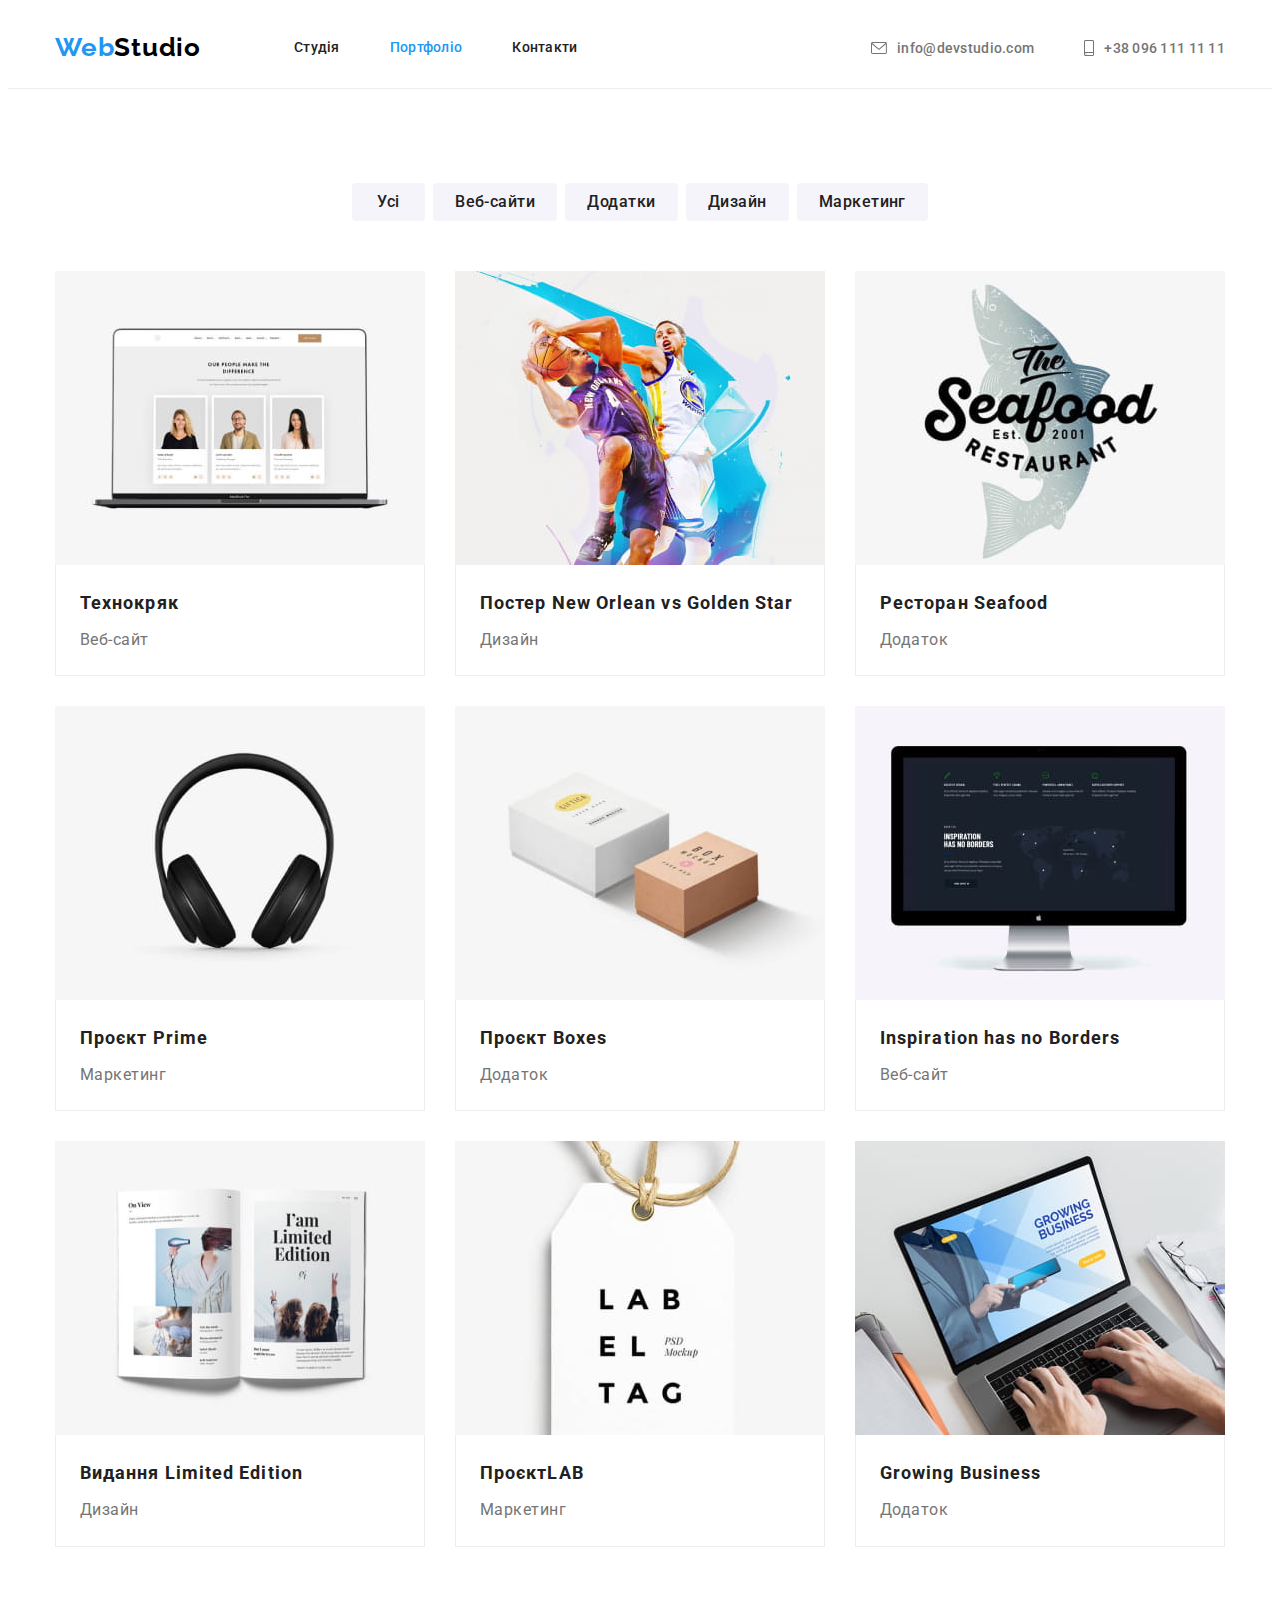
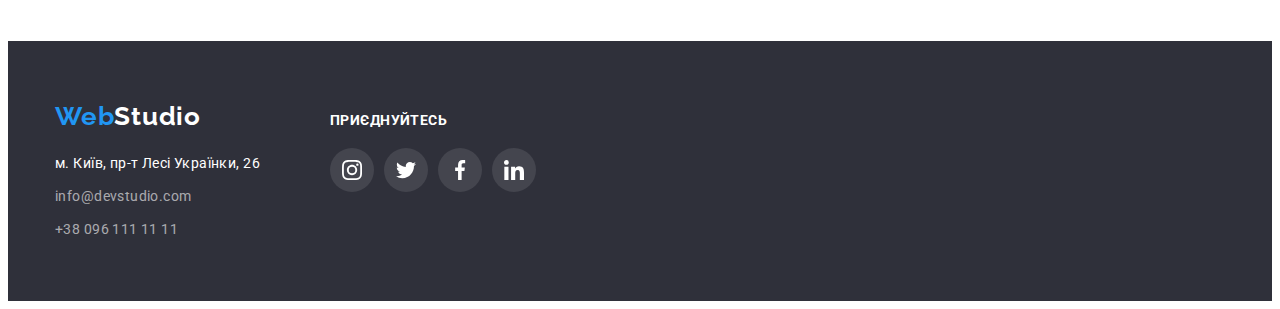
==== portfolio.html @ 9bde250d "hw-5" ====
<!DOCTYPE html>
<html lang="uk">
  <head>
    <meta charset="UTF-8" />
    <meta http-equiv="X-UA-Compatible" content="IE=edge" />
    <meta name="viewport" content="width=device-width, initial-scale=1.0" />
    <title>Document</title>
    <link rel="preconnect" href="https://fonts.googleapis.com" />
    <link rel="preconnect" href="https://fonts.gstatic.com" crossorigin />
    <link
      href="https://fonts.googleapis.com/css2?family=Raleway:wght@700&family=Roboto:wght@400;500;700;900&display=swap"
      rel="stylesheet"
    />
    <link
      rel="stylesheet"
      href="https://cdnjs.cloudflare.com/ajax/libs/modern-normalize/1.1.0/modern-normalize.min.css"
      integrity="sha512-wpPYUAdjBVSE4KJnH1VR1HeZfpl1ub8YT/NKx4PuQ5NmX2tKuGu6U/JRp5y+Y8XG2tV+wKQpNHVUX03MfMFn9Q=="
      crossorigin="anonymous"
      referrerpolicy="no-referrer"
    />
    <link rel="stylesheet" href="./css/styles.css" />
  </head>
  <body>
    <header class="page-header">
      <div class="container">
        <nav class="main-nav">
          <a href="./index.html" class="logo"><span class="accent">Web</span>Studio</a>
          <ul class="site-nav">
            <li><a href="./index.html" class="link">Студія</a></li>
            <li><a href="./portfolio.html" class="link current">Портфоліо</a></li>
            <li><a href="" class="link">Контакти</a></li>
          </ul>
          <ul class="auth-nav">
            <li class="auth-item">
              <a href="mailto:info@devstudio.com" class="auth">
                <svg class="icon-svg" width="16px" height="12px">
                <use href="./images/icons.svg#envelope"></use>
              </svg>info@devstudio.com</a></li> 
            <li class="auth-item">
              <a href="tel:+380961111111" class="auth">
              <svg class="icon-svg" width="10px" height="16px">
                <use href="./images/icons.svg#smartphone"></use>
              </svg>+38 096 111 11 11</a></li>
          </ul>
        </nav>
      </div>
    </header>
    <main>
        <section class="section-portfolio">
          <div class="container">
            <h1 hidden>Портфоліо</h1>
            <ul class="button-portfolio">
              <li><button type="button" class="buttons">Усі</button></li>
              <li><button type="button" class="buttons">Веб-сайти</button></li>
              <li><button type="button" class="buttons">Додатки</button></li>
              <li><button type="button" class="buttons">Дизайн</button></li>
              <li><button type="button" class="buttons">Маркетинг</button></li>
            </ul>
          </div>
          <div class="container">
            <ul class="project-galery">
              <li class="project-list">
                <a href="" class="project-link">
                <img src="./images/img8.jpg" alt="" width="370" height="294" />
                <div class="project-border">
                <h2 class="projects">Технокряк</h2>
                <p class="project-type">Веб-сайт</p>
                </div>
                </a>
              </li>
              <li class="project-list">
                <a href="" class="project-link">
                <img src="./images/img9.jpg" alt="" width="370" height="294" />
                <div class="project-border">
                <h2 class="projects">Постер <span lang="en">New Orlean vs Golden Star</span></h2>
                <p class="project-type">Дизайн</p>
                </div>
                </a>
              </li>
              <li class="project-list">
                <a href="" class="project-link">
                <img src="./images/img10.jpg" alt="" width="370" height="294" />
                <div class="project-border">
                <h2 class="projects">Ресторан <span lang="en">Seafood</span></h2>
                <p class="project-type">Додаток</p>
                </div>
                </a>
              </li>
              <li class="project-list">
                <a href="" class="project-link">
                <img src="./images/img11.jpg" alt="" width="370" height="294" />
                <div class="project-border">
                <h2 class="projects">Проєкт <span lang="en">Prime</span></h2>
                <p class="project-type">Маркетинг</p>
                </div>
                </a>
              </li>
              <li class="project-list">
                <a href="" class="project-link">
                <img src="./images/img12.jpg" alt="" width="370" height="294" />
                <div class="project-border">
                <h2 class="projects">Проєкт <span lang="en">Boxes</span></h2>
                <p class="project-type">Додаток</p>
                </div>
                </a>
              </li>
              <li class="project-list">
                <a href="" class="project-link">
                <img src="./images/img13.jpg" alt="" width="370" height="294" />
                <div class="project-border">
                <h2 lang="en" class="projects">Inspiration has no Borders</h2>
                <p class="project-type">Веб-сайт</p>
                </div>
                </a>
              </li>
              <li class="project-list">
                <a href="" class="project-link">
                <img src="./images/img14.jpg" alt="" width="370" height="294" />
                <div class="project-border">
                <h2 class="projects">Видання <span lang="en">Limited Edition</span></h2>
                <p class="project-type">Дизайн</p>
                </div>
                </a>
              </li>
              <li class="project-list">
                <a href="" class="project-link">
                <img src="./images/img15.jpg" alt="" width="370" height="294" />
                <div class="project-border">
                <h2 class="projects">Проєкт<span lang="en">LAB</span></h2>
                <p class="project-type">Маркетинг</p>
                </div>
                </a>
              </li>
              <li class="project-list">
                <a href="" class="project-link">
                <img src="./images/img16.jpg" alt="" width="370" height="294" />
                <div class="project-border">
                <h2 lang="en" class="projects">Growing Business</h2>
                <p class="project-type">Додаток</p>
                </div>
                </a>
              </li>
            </ul>
          </div>
        </section>
    </main>
    <footer>
      <div class="container footer-container">
      <div class="last">
        <a href="./index.html" class="logo-footer"><span class="accent">Web</span>Studio</a>
        <address>
          <ul class="address-list">
            <li><a href="">м. Київ, пр-т Лесі Українки, 26</a></li>
            <li><a href="mailto:info@devstudio.com" class="address-link">info@devstudio.com</a></li>
            <li><a href="tel:+380961111111" class="address-link">+38 096 111 11 11</a></li>
          </ul>
        </address>
      </div>
      <div class="link-icon">
        <h2 class="footer-title">приєднуйтесь</h2>
        <ul class="social-list-footer">
          <li class="social-item">
                  <a
                    class="social-link"
                    href="https://instagram.com"
                    target="_blank"
                    rel="noopener noreferrer"
                    aria-label="instagram"
                    ><svg class="social-icon white" width="20px" height="20px">
                      <use href="./images/icons.svg#instagram"></use>
                    </svg>
                  </a>
                </li>
                <li class="social-item">
                  <a
                    class="social-link"
                    href="https://instagram.com"
                    target="_blank"
                    rel="noopener noreferrer"
                    aria-label="twitter"
                    ><svg class="social-icon white" width="20px" height="20px">
                      <use href="./images/icons.svg#twitter"></use>
                    </svg>
                  </a>
                </li>
                <li class="social-item">
                  <a
                    class="social-link"
                    href="https://instagram.com"
                    target="_blank"
                    rel="noopener noreferrer"
                    aria-label="facebook"
                    ><svg class="social-icon white" width="20px" height="20px">
                      <use href="./images/icons.svg#facebook"></use>
                    </svg>
                  </a>
                </li>
                <li class="social-item">
                  <a
                    class="social-link"
                    href="https://instagram.com"
                    target="_blank"
                    rel="noopener noreferrer"
                    aria-label="linkedin"
                    ><svg class="social-icon white" width="20px" height="20px">
                      <use href="./images/icons.svg#linkedin"></use>
                    </svg>
                  </a>
                </li>

        </ul>
      </div>
      </div>
    </footer>
  </body>
</html>
---- css/styles.css ----
body {
  font-family: 'Roboto', sans-serif;
  color: var(--main-text-color);
}
ul {
  list-style: none;
}
:root {
  --accent-color: rgba(33, 150, 243, 1);
  --main-dark-color: rgba(33, 33, 33, 1);
  --main-text-color: rgba(117, 117, 117, 1);
  --title-text-color: rgba(255, 255, 255, 1);
  --bgc-dark: rgba(47, 48, 58, 1);
  --button-color: rgba(33, 150, 243, 1);
  --portfolio-buttons-color: rgba(245, 244, 250, 1);
  --border-color: rgba(238, 238, 238, 1);
  --link-color--: rgba(175, 177, 184, 1);
}

*,
*::before,
*::after {
  box-sizing: border-box;
}

h1,
h2,
h3,
h4,
h5,
h6,
p {
  margin: 0;
}

ul {
  list-style: none;
  padding: 0px;
  margin: 0px;
}

.container {
  width: 1200px;
  padding-left: 15px;
  padding-right: 15px;
  margin: 0 auto;
}

img {
  display: block;
}

.fourth-bgc {
  background-color: var(--portfolio-buttons-color);
  text-align: center;
  max-width: 1600px;
  margin-left: auto;
  margin-right: auto;
}

/* Header */

.page-header {
  border-bottom: 1px solid var(--border-color);
}

.logo {
  text-decoration: none;
  font-family: 'Raleway', sans-serif;
  font-weight: 700;
  font-size: 26px;
  line-height: 1.2;
  letter-spacing: 0.03em;
  color: rgba(0, 0, 0, 1);
}

.logo {
  margin-right: 93px;
}

.accent {
  color: var(--accent-color);
}

.site-nav {
  display: flex;
  gap: 50px;
}

.site-nav .link {
  text-decoration: none;
  font-weight: 500;
  font-size: 14px;
  line-height: 1.1;
  letter-spacing: 0.02em;
  color: var(--main-dark-color);
}

.site-nav .link:hover,
.site-nav .link:focus {
  color: var(--accent-color);
}

.site-nav .link.current {
  color: var(--accent-color);
}

.site-nav a {
  display: block;
  padding-top: 32px;
  padding-bottom: 32px;
}

.auth-nav .auth:hover,
.auth-nav .auth:focus {
  color: var(--accent-color);
}

.auth-nav {
  display: flex;
  gap: 50px;
  margin-left: auto;
}

.auth-nav a {
  padding-top: 32px;
  padding-bottom: 32px;
}

.auth {
  font-family: 'Roboto';
  font-style: normal;
  font-weight: 500;
  font-size: 14px;
  line-height: 16px;
  letter-spacing: 0.02em;
  text-decoration: none;

  display: flex;
  align-items: center;
  color: var(--main-text-color);
  gap: 10px;
}

.icon-svg {
  fill: var(--main-text-color);
  gap: 10px;
}

.auth-item:hover .icon-svg {
  fill: var(--accent-color);
}

.auth:focus .icon-svg {
  fill: var(--accent-color);
}

.auth-item {
  display: inline-block;
}

.main-nav {
  display: flex;
  align-items: center;
}

/* Index main content */

.first-bgc {
  background-color: var(--bgc-dark);
  text-align: center;
  height: 600px;
  max-width: 1600px;
  padding-top: 200px;
  padding-bottom: 200px;
  margin-left: auto;
  margin-right: auto;
  background-image: linear-gradient(to right, rgba(47, 48, 58, 0.4), rgba(47, 48, 58, 0.4)),
    url(../images/header-img.jpg);
  background-repeat: no-repeat;
  background-position: center;
}

.main-text {
  text-align: center;
}

.main-title {
  font-family: inherit;
  font-weight: 900;
  font-size: 44px;
  line-height: 1.4;
  letter-spacing: 0.06em;
  text-transform: uppercase;
  color: var(--title-text-color);
}

.main-title {
  margin-bottom: 30px;
}

.button {
  display: inline-block;
  border-radius: 4px;
  padding: 10px 32px;
  font-family: inherit;
  font-weight: 700;
  letter-spacing: 0.06em;
  font-size: 16px;
  line-height: 1.9;
  color: var(--title-text-color);
  background-color: var(--button-color);
}
.button {
  cursor: pointer;
  border: none;
}

.list-benefits {
  font-weight: 700;
  font-size: 14px;
  line-height: 1.1;
  letter-spacing: 0.03em;
  text-transform: uppercase;
  color: var(--main-dark-color);
}

.benefits-description {
  font-size: 14px;
  line-height: 1.7;
  color: var(--main-text-color);
}

.icon-container {
  display: flex;
  align-items: center;
  justify-content: center;
  height: 120px;
  background-color: var(--portfolio-buttons-color);
  border-radius: 4px;
  margin-bottom: 30px;
  text-align: center;
  gap: 30px;
}

.list h3 {
  margin-bottom: 10px;
}

.list {
  display: flex;
  gap: 30px;
}

.section:not(:first-child) {
  padding-bottom: 94px;
}

.section:nth-child(2) {
  padding-top: 94px;
}

.section:nth-child(4) {
  padding-top: 94px;
}

.work-images {
  display: flex;
  gap: 30px;
}

.title {
  font-weight: 700;
  font-size: 36px;
  line-height: 1.2;
  text-align: center;
  letter-spacing: 0.03em;
  color: var(--main-dark-color);
}

.title {
  margin-bottom: 50px;
}

.name {
  font-weight: 500;
  font-size: 16px;
  line-height: 1.2;
  letter-spacing: 0.03em;
  color: var(--main-dark-color);
}

.name {
  text-align: center;
  margin-top: 30px;
  margin-bottom: 10px;
}

.position {
  font-size: 16px;
  line-height: 1.2;
  letter-spacing: 0.03em;
  color: var(--main-text-color);
  text-align: center;
  margin-bottom: 16px;
}

.cards {
  display: flex;
  gap: 30px;
}

.cards .card-item {
  background-color: var(--title-text-color);
  border-radius: 4px;
  box-shadow: 0px 1px 3px rgba(0, 0, 0, 0.12), 0px 1px 1px rgba(0, 0, 0, 0.14),
    0px 2px 1px rgba(0, 0, 0, 0.2);
  border-radius: 0px 0px 4px 4px;
}

.social-list {
  display: flex;
  gap: 10px;
  justify-content: center;
  margin-bottom: 30px;
}



.social-link {
  display: flex;
  align-items: center;
  justify-content: center;
  width: 44px;
  height: 44px;
  border-radius: 50%;
}

.social-icon {
  fill: var(--link-color--)
}

.social-link:hover,
.social-link:focus {
  background-color: var(--accent-color);
}

.social-link:hover .social-icon,
.social-link:focus .social-icon {
  fill: var(--title-text-color);
}

.client-title {
  display: block;
  text-align: center;
  font-family: 'Roboto';
  font-style: normal;
  font-weight: 700;
  font-size: 36px;
  line-height: 42px;
  text-align: center;
  letter-spacing: 0.03em;
  margin-bottom: 50px;
  color: var(--main-dark-color);
}

.section-client {
  padding-top: 94px;
  padding-bottom: 94px;
}

.link-list {
  display: flex;
  gap: 30px;
}

.client-item {
  display: inline-block;
  
  
  width: 170px;
  height: 92px;
}

.client-link {
  display: flex;
  align-items: center;
  justify-content: center;
  width: 100%;
  height: 100%;
  border: 1px solid var(--link-color--);
  border-radius: 4px;
  
}

.client-link:hover,
.client-link:focus {
  border-color: var(--accent-color);
}

.client-link:hover .social-icon,
.client-link:focus .social-icon {
  fill: var(--accent-color);
  
}

/* Footer */
footer {
  background-color: var(--bgc-dark);


  padding-top: 60px;
  padding-bottom: 60px;
}

.logo-footer {
  text-decoration: none;
  font-family: 'Raleway', sans-serif;
  font-weight: 700;
  font-size: 26px;
  line-height: 1.2;
  letter-spacing: 0.03em;
  color: var(--title-text-color);
}

.logo-footer {
  display: block;
  margin-bottom: 20px;
}

.address-list a {
  text-decoration: none;
  font-family: inherit;
  font-style: normal;
  font-weight: 400;
  font-size: 14px;
  line-height: 1.7;
  letter-spacing: 0.03em;
  color: var(--title-text-color);
}

.address-list :not(:last-child) {
  display: block;
  margin-bottom: 9px;
}

.address-list .address-link {
  text-decoration: none;
  font-family: inherit;
  font-size: 14px;
  line-height: 1.7;
  letter-spacing: 0.03em;
  color: rgba(255, 255, 255, 0.6);
}



.link-icon {
  margin-left: 70px;
}

.footer-container {
  display: flex;
  align-items: baseline;
}

.footer-title {
  font-family: 'Roboto';
  font-style: normal;
  font-weight: 700;
  font-size: 14px;
  line-height: 16px;
  letter-spacing: 0.03em;
  text-transform: uppercase;
  color: var(--title-text-color);
  margin-bottom: 20px;
  text-align: left;
}



.social-item {
  border-radius: 50%;
  background-color: rgba(255, 255, 255, 0.1);
}

.social-icon {
  fill: var(--link-color--)
}

.social-list-footer {
  display: flex;
  gap: 10px;
  justify-content: center;
  
}

.white {
  fill: var(--title-text-color);
}

/* Portfolio */

.bgc-portfolio {
  background-color: var(--title-text-color);
}

.buttons:hover,
.buttons:focus {
  color: var(--title-text-color);
  background-color: var(--accent-color);
  box-shadow: 0px 3px 1px rgba(0, 0, 0, 0.1), 0px 1px 2px rgba(0, 0, 0, 0.08),
    0px 2px 2px rgba(0, 0, 0, 0.12);
}

.buttons {
  font-family: 'Roboto', sans-serif;
  font-style: normal;
  font-weight: 500;
  font-size: 16px;
  line-height: 1.6;
  text-align: center;
  letter-spacing: 0.03em;
  color: var(--main-dark-color);
  background-color: var(--portfolio-buttons-color);
}

.buttons {
  cursor: pointer;
}

.buttons {
  display: inline-block;
  padding: 6px 22px;
  border-radius: 4px;
  min-width: 73px;
  border: none;
}

.button-portfolio {
  display: flex;
  gap: 8px;
  justify-content: center;
  margin-bottom: 50px;
}

.section-portfolio {
  padding-top: 94px;
  padding-bottom: 94px;
}

.projects {
  font-weight: 700;
  font-size: 18px;
  line-height: 2;
  letter-spacing: 0.06em;
  color: var(--main-dark-color);
}

.projects {
  margin-bottom: 4px;
}



.project-type {
  font-weight: 400;
  font-size: 16px;
  line-height: 1.9;
  letter-spacing: 0.03em;
  color: var(--main-text-color);
}

.project-galery {
  display: flex;
  flex-wrap: wrap;
  gap: 30px;
  
}

.project-border {
  padding-top: 20px;
  padding-bottom: 20px;
  padding-left: 24px;
  padding-right: 24px;
  border-bottom: 1px solid var(--border-color);
  border-left: 1px solid var(--border-color);
  border-right: 1px solid var(--border-color);
}

.project-link {
  display: block;
  text-decoration: none;
}

.project-link:hover {
  box-shadow: 0px 1px 1px rgba(0, 0, 0, 0.12), 0px 4px 4px rgba(0, 0, 0, 0.06),
    1px 4px 6px rgba(0, 0, 0, 0.16);
    
}
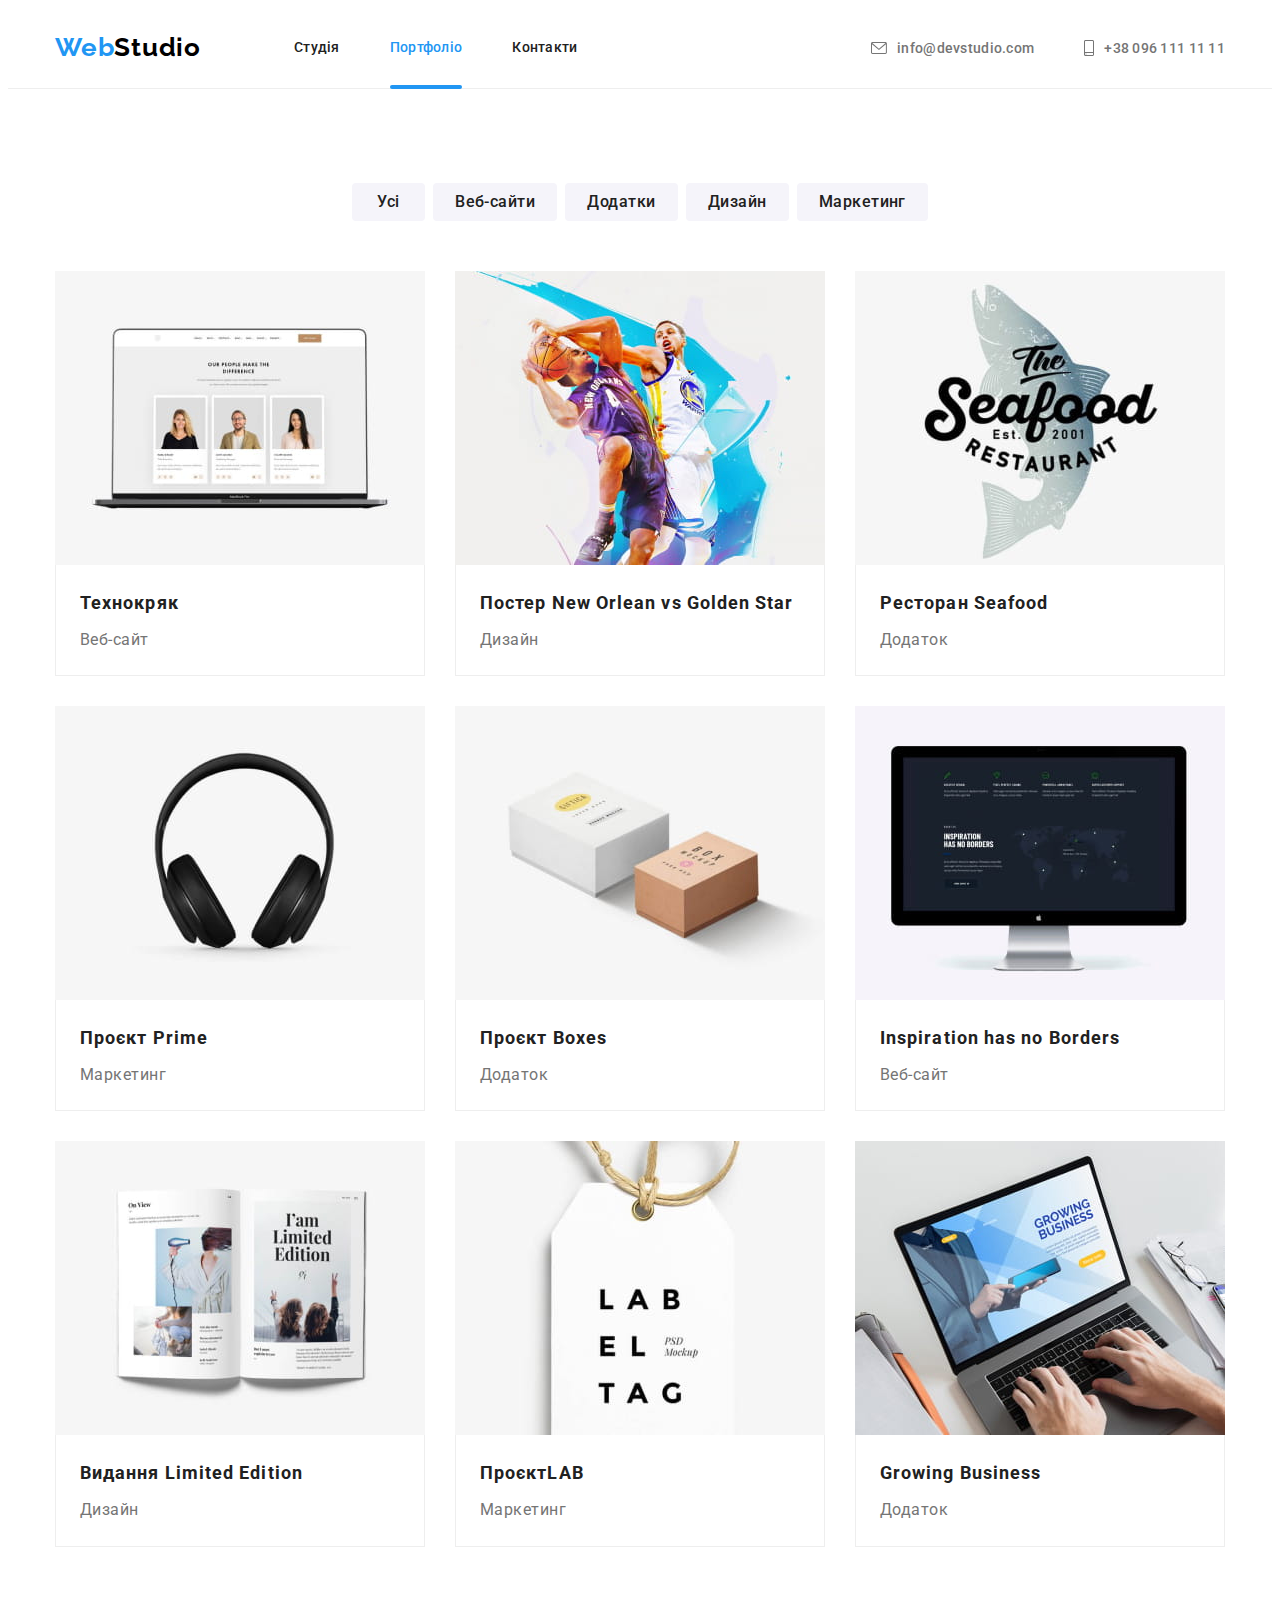
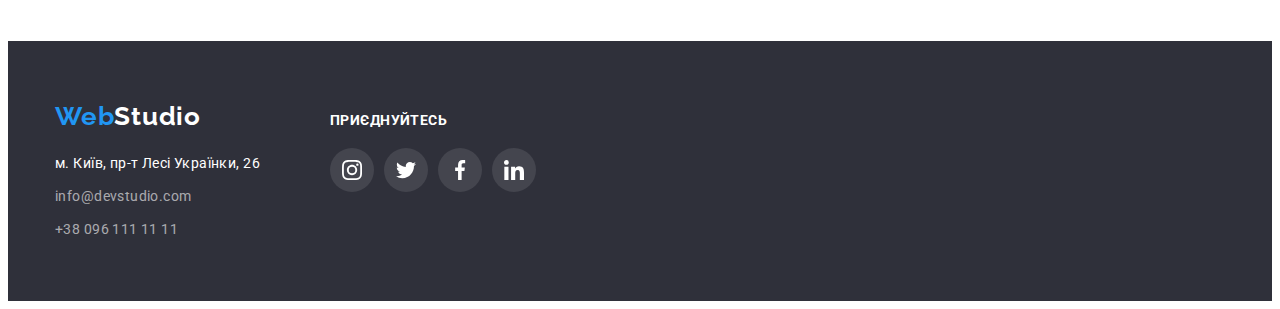
==== commit e57fb806: "hw-5" ====
--- a/portfolio.html
+++ b/portfolio.html
@@ -34,182 +34,268 @@
             <li class="auth-item">
               <a href="mailto:info@devstudio.com" class="auth">
                 <svg class="icon-svg" width="16px" height="12px">
-                <use href="./images/icons.svg#envelope"></use>
-              </svg>info@devstudio.com</a></li> 
+                  <use href="./images/icons.svg#envelope"></use></svg
+                >info@devstudio.com</a
+              >
+            </li>
             <li class="auth-item">
               <a href="tel:+380961111111" class="auth">
-              <svg class="icon-svg" width="10px" height="16px">
-                <use href="./images/icons.svg#smartphone"></use>
-              </svg>+38 096 111 11 11</a></li>
+                <svg class="icon-svg" width="10px" height="16px">
+                  <use href="./images/icons.svg#smartphone"></use></svg
+                >+38 096 111 11 11</a
+              >
+            </li>
           </ul>
         </nav>
       </div>
     </header>
     <main>
-        <section class="section-portfolio">
-          <div class="container">
-            <h1 hidden>Портфоліо</h1>
-            <ul class="button-portfolio">
-              <li><button type="button" class="buttons">Усі</button></li>
-              <li><button type="button" class="buttons">Веб-сайти</button></li>
-              <li><button type="button" class="buttons">Додатки</button></li>
-              <li><button type="button" class="buttons">Дизайн</button></li>
-              <li><button type="button" class="buttons">Маркетинг</button></li>
-            </ul>
-          </div>
-          <div class="container">
-            <ul class="project-galery">
-              <li class="project-list">
-                <a href="" class="project-link">
-                <img src="./images/img8.jpg" alt="" width="370" height="294" />
-                <div class="project-border">
-                <h2 class="projects">Технокряк</h2>
-                <p class="project-type">Веб-сайт</p>
-                </div>
-                </a>
-              </li>
-              <li class="project-list">
-                <a href="" class="project-link">
-                <img src="./images/img9.jpg" alt="" width="370" height="294" />
-                <div class="project-border">
-                <h2 class="projects">Постер <span lang="en">New Orlean vs Golden Star</span></h2>
-                <p class="project-type">Дизайн</p>
-                </div>
-                </a>
-              </li>
-              <li class="project-list">
-                <a href="" class="project-link">
-                <img src="./images/img10.jpg" alt="" width="370" height="294" />
-                <div class="project-border">
-                <h2 class="projects">Ресторан <span lang="en">Seafood</span></h2>
-                <p class="project-type">Додаток</p>
-                </div>
-                </a>
-              </li>
-              <li class="project-list">
-                <a href="" class="project-link">
-                <img src="./images/img11.jpg" alt="" width="370" height="294" />
-                <div class="project-border">
-                <h2 class="projects">Проєкт <span lang="en">Prime</span></h2>
-                <p class="project-type">Маркетинг</p>
-                </div>
-                </a>
-              </li>
-              <li class="project-list">
-                <a href="" class="project-link">
-                <img src="./images/img12.jpg" alt="" width="370" height="294" />
-                <div class="project-border">
-                <h2 class="projects">Проєкт <span lang="en">Boxes</span></h2>
-                <p class="project-type">Додаток</p>
-                </div>
-                </a>
-              </li>
-              <li class="project-list">
-                <a href="" class="project-link">
-                <img src="./images/img13.jpg" alt="" width="370" height="294" />
-                <div class="project-border">
-                <h2 lang="en" class="projects">Inspiration has no Borders</h2>
-                <p class="project-type">Веб-сайт</p>
-                </div>
-                </a>
-              </li>
-              <li class="project-list">
-                <a href="" class="project-link">
-                <img src="./images/img14.jpg" alt="" width="370" height="294" />
-                <div class="project-border">
-                <h2 class="projects">Видання <span lang="en">Limited Edition</span></h2>
-                <p class="project-type">Дизайн</p>
-                </div>
-                </a>
-              </li>
-              <li class="project-list">
-                <a href="" class="project-link">
-                <img src="./images/img15.jpg" alt="" width="370" height="294" />
-                <div class="project-border">
-                <h2 class="projects">Проєкт<span lang="en">LAB</span></h2>
-                <p class="project-type">Маркетинг</p>
-                </div>
-                </a>
-              </li>
-              <li class="project-list">
-                <a href="" class="project-link">
-                <img src="./images/img16.jpg" alt="" width="370" height="294" />
-                <div class="project-border">
-                <h2 lang="en" class="projects">Growing Business</h2>
-                <p class="project-type">Додаток</p>
-                </div>
-                </a>
-              </li>
-            </ul>
-          </div>
-        </section>
+      <section class="section-portfolio">
+        <div class="container">
+          <h1 hidden>Портфоліо</h1>
+          <ul class="button-portfolio">
+            <li><button type="button" class="buttons">Усі</button></li>
+            <li><button type="button" class="buttons">Веб-сайти</button></li>
+            <li><button type="button" class="buttons">Додатки</button></li>
+            <li><button type="button" class="buttons">Дизайн</button></li>
+            <li><button type="button" class="buttons">Маркетинг</button></li>
+          </ul>
+        </div>
+        <div class="container">
+          <ul class="project-galery">
+            <li class="project-list">
+              <a href="" class="project-link">
+                <div class="box">
+                  <img src="./images/img8.jpg" alt="" width="370" height="294" />
+                  <div class="overlay">
+                    <p class="animation-text">
+                      Ресурс пропонує комплексні пропозиції з різним рівнем функціоналу та сервісів.
+                      Все це дозволить відвідувачу отримати вичерпні відомості про компанію чи
+                      приватну особу.
+                    </p>
+                  </div>
+                </div>
+                <div class="project-border">
+                  <h2 class="projects">Технокряк</h2>
+                  <p class="project-type">Веб-сайт</p>
+                </div>
+              </a>
+            </li>
+            <li class="project-list">
+              <a href="" class="project-link">
+                <div class="box">
+                  <img src="./images/img9.jpg" alt="" width="370" height="294" />
+                  <div class="overlay">
+                    <p class="animation-text">
+                      Ресурс пропонує комплексні пропозиції з різним рівнем функціоналу та сервісів.
+                      Все це дозволить відвідувачу отримати вичерпні відомості про компанію чи
+                      приватну особу.
+                    </p>
+                  </div>
+                </div>
+                <div class="project-border">
+                  <h2 class="projects">Постер <span lang="en">New Orlean vs Golden Star</span></h2>
+                  <p class="project-type">Дизайн</p>
+                </div>
+              </a>
+            </li>
+            <li class="project-list">
+              <a href="" class="project-link">
+                <div class="box">
+                  <img src="./images/img10.jpg" alt="" width="370" height="294" />
+                  <div class="overlay">
+                    <p class="animation-text">
+                      Ресурс пропонує комплексні пропозиції з різним рівнем функціоналу та сервісів.
+                      Все це дозволить відвідувачу отримати вичерпні відомості про компанію чи
+                      приватну особу.
+                    </p>
+                  </div>
+                </div>
+                <div class="project-border">
+                  <h2 class="projects">Ресторан <span lang="en">Seafood</span></h2>
+                  <p class="project-type">Додаток</p>
+                </div>
+              </a>
+            </li>
+            <li class="project-list">
+              <a href="" class="project-link">
+                <div class="box">
+                  <img src="./images/img11.jpg" alt="" width="370" height="294" />
+                  <div class="overlay">
+                    <p class="animation-text">
+                      Ресурс пропонує комплексні пропозиції з різним рівнем функціоналу та сервісів.
+                      Все це дозволить відвідувачу отримати вичерпні відомості про компанію чи
+                      приватну особу.
+                    </p>
+                  </div>
+                </div>
+                <div class="project-border">
+                  <h2 class="projects">Проєкт <span lang="en">Prime</span></h2>
+                  <p class="project-type">Маркетинг</p>
+                </div>
+              </a>
+            </li>
+            <li class="project-list">
+              <a href="" class="project-link">
+                <div class="box">
+                  <img src="./images/img12.jpg" alt="" width="370" height="294" />
+                  <div class="overlay">
+                    <p class="animation-text">
+                      Ресурс пропонує комплексні пропозиції з різним рівнем функціоналу та сервісів.
+                      Все це дозволить відвідувачу отримати вичерпні відомості про компанію чи
+                      приватну особу.
+                    </p>
+                  </div>
+                </div>
+                <div class="project-border">
+                  <h2 class="projects">Проєкт <span lang="en">Boxes</span></h2>
+                  <p class="project-type">Додаток</p>
+                </div>
+              </a>
+            </li>
+            <li class="project-list">
+              <a href="" class="project-link">
+                <div class="box">
+                  <img src="./images/img13.jpg" alt="" width="370" height="294" />
+                  <div class="overlay">
+                    <p class="animation-text">
+                      Ресурс пропонує комплексні пропозиції з різним рівнем функціоналу та сервісів.
+                      Все це дозволить відвідувачу отримати вичерпні відомості про компанію чи
+                      приватну особу.
+                    </p>
+                  </div>
+                </div>
+                <div class="project-border">
+                  <h2 lang="en" class="projects">Inspiration has no Borders</h2>
+                  <p class="project-type">Веб-сайт</p>
+                </div>
+              </a>
+            </li>
+            <li class="project-list">
+              <a href="" class="project-link">
+                <div class="box">
+                  <img src="./images/img14.jpg" alt="" width="370" height="294" />
+                  <div class="overlay">
+                    <p class="animation-text">
+                      Ресурс пропонує комплексні пропозиції з різним рівнем функціоналу та сервісів.
+                      Все це дозволить відвідувачу отримати вичерпні відомості про компанію чи
+                      приватну особу.
+                    </p>
+                  </div>
+                </div>
+                <div class="project-border">
+                  <h2 class="projects">Видання <span lang="en">Limited Edition</span></h2>
+                  <p class="project-type">Дизайн</p>
+                </div>
+              </a>
+            </li>
+            <li class="project-list">
+              <a href="" class="project-link">
+                <div class="box">
+                  <img src="./images/img15.jpg" alt="" width="370" height="294" />
+                  <div class="overlay">
+                    <p class="animation-text">
+                      Ресурс пропонує комплексні пропозиції з різним рівнем функціоналу та сервісів.
+                      Все це дозволить відвідувачу отримати вичерпні відомості про компанію чи
+                      приватну особу.
+                    </p>
+                  </div>
+                </div>
+                <div class="project-border">
+                  <h2 class="projects">Проєкт<span lang="en">LAB</span></h2>
+                  <p class="project-type">Маркетинг</p>
+                </div>
+              </a>
+            </li>
+            <li class="project-list">
+              <a href="" class="project-link">
+                <div class="box">
+                  <img src="./images/img16.jpg" alt="" width="370" height="294" />
+                  <div class="overlay">
+                    <p class="animation-text">
+                      Ресурс пропонує комплексні пропозиції з різним рівнем функціоналу та сервісів.
+                      Все це дозволить відвідувачу отримати вичерпні відомості про компанію чи
+                      приватну особу.
+                    </p>
+                  </div>
+                </div>
+                <div class="project-border">
+                  <h2 lang="en" class="projects">Growing Business</h2>
+                  <p class="project-type">Додаток</p>
+                </div>
+              </a>
+            </li>
+          </ul>
+        </div>
+      </section>
     </main>
     <footer>
       <div class="container footer-container">
-      <div class="last">
-        <a href="./index.html" class="logo-footer"><span class="accent">Web</span>Studio</a>
-        <address>
-          <ul class="address-list">
-            <li><a href="">м. Київ, пр-т Лесі Українки, 26</a></li>
-            <li><a href="mailto:info@devstudio.com" class="address-link">info@devstudio.com</a></li>
-            <li><a href="tel:+380961111111" class="address-link">+38 096 111 11 11</a></li>
-          </ul>
-        </address>
-      </div>
-      <div class="link-icon">
-        <h2 class="footer-title">приєднуйтесь</h2>
-        <ul class="social-list-footer">
-          <li class="social-item">
-                  <a
-                    class="social-link"
-                    href="https://instagram.com"
-                    target="_blank"
-                    rel="noopener noreferrer"
-                    aria-label="instagram"
-                    ><svg class="social-icon white" width="20px" height="20px">
-                      <use href="./images/icons.svg#instagram"></use>
-                    </svg>
-                  </a>
-                </li>
-                <li class="social-item">
-                  <a
-                    class="social-link"
-                    href="https://instagram.com"
-                    target="_blank"
-                    rel="noopener noreferrer"
-                    aria-label="twitter"
-                    ><svg class="social-icon white" width="20px" height="20px">
-                      <use href="./images/icons.svg#twitter"></use>
-                    </svg>
-                  </a>
-                </li>
-                <li class="social-item">
-                  <a
-                    class="social-link"
-                    href="https://instagram.com"
-                    target="_blank"
-                    rel="noopener noreferrer"
-                    aria-label="facebook"
-                    ><svg class="social-icon white" width="20px" height="20px">
-                      <use href="./images/icons.svg#facebook"></use>
-                    </svg>
-                  </a>
-                </li>
-                <li class="social-item">
-                  <a
-                    class="social-link"
-                    href="https://instagram.com"
-                    target="_blank"
-                    rel="noopener noreferrer"
-                    aria-label="linkedin"
-                    ><svg class="social-icon white" width="20px" height="20px">
-                      <use href="./images/icons.svg#linkedin"></use>
-                    </svg>
-                  </a>
-                </li>
-
-        </ul>
-      </div>
+        <div class="last">
+          <a href="./index.html" class="logo-footer"><span class="accent">Web</span>Studio</a>
+          <address>
+            <ul class="address-list">
+              <li><a href="">м. Київ, пр-т Лесі Українки, 26</a></li>
+              <li>
+                <a href="mailto:info@devstudio.com" class="address-link">info@devstudio.com</a>
+              </li>
+              <li><a href="tel:+380961111111" class="address-link">+38 096 111 11 11</a></li>
+            </ul>
+          </address>
+        </div>
+        <div class="link-icon">
+          <h2 class="footer-title">приєднуйтесь</h2>
+          <ul class="social-list-footer">
+            <li class="social-item">
+              <a
+                class="social-link"
+                href="https://instagram.com"
+                target="_blank"
+                rel="noopener noreferrer"
+                aria-label="instagram"
+                ><svg class="social-icon white" width="20px" height="20px">
+                  <use href="./images/icons.svg#instagram"></use>
+                </svg>
+              </a>
+            </li>
+            <li class="social-item">
+              <a
+                class="social-link"
+                href="https://instagram.com"
+                target="_blank"
+                rel="noopener noreferrer"
+                aria-label="twitter"
+                ><svg class="social-icon white" width="20px" height="20px">
+                  <use href="./images/icons.svg#twitter"></use>
+                </svg>
+              </a>
+            </li>
+            <li class="social-item">
+              <a
+                class="social-link"
+                href="https://instagram.com"
+                target="_blank"
+                rel="noopener noreferrer"
+                aria-label="facebook"
+                ><svg class="social-icon white" width="20px" height="20px">
+                  <use href="./images/icons.svg#facebook"></use>
+                </svg>
+              </a>
+            </li>
+            <li class="social-item">
+              <a
+                class="social-link"
+                href="https://instagram.com"
+                target="_blank"
+                rel="noopener noreferrer"
+                aria-label="linkedin"
+                ><svg class="social-icon white" width="20px" height="20px">
+                  <use href="./images/icons.svg#linkedin"></use>
+                </svg>
+              </a>
+            </li>
+          </ul>
+        </div>
       </div>
     </footer>
   </body>
--- a/css/styles.css
+++ b/css/styles.css
@@ -94,6 +94,8 @@
   line-height: 1.1;
   letter-spacing: 0.02em;
   color: var(--main-dark-color);
+  transition-duration: 250ms;
+  transition-timing-function: cubic-bezier(0.4, 0, 0.2, 1);
 }
 
 .site-nav .link:hover,
@@ -103,6 +105,27 @@
 
 .site-nav .link.current {
   color: var(--accent-color);
+}
+
+.site-nav {
+  position: relative;
+}
+
+.link {
+  position: relative;
+}
+
+.current::after {
+  content: '';
+  position: absolute;
+  width: 100%;
+  height: 4px;
+  left: 0;
+  bottom: 0;
+  background-color: var(--accent-color);
+  display: inline-block;
+  border-radius: 2px;
+  bottom: -1.5%;
 }
 
 .site-nav a {
@@ -140,6 +163,8 @@
   align-items: center;
   color: var(--main-text-color);
   gap: 10px;
+  transition-duration: 250ms;
+  transition-timing-function: cubic-bezier(0.4, 0, 0.2, 1);
 }
 
 .icon-svg {
@@ -147,8 +172,10 @@
   gap: 10px;
 }
 
-.auth-item:hover .icon-svg {
+.auth:hover .icon-svg {
   fill: var(--accent-color);
+  transition-duration: 250ms;
+  transition-timing-function: cubic-bezier(0.4, 0, 0.2, 1);
 }
 
 .auth:focus .icon-svg {
@@ -269,6 +296,34 @@
   gap: 30px;
 }
 
+.work-item {
+  position: relative;
+}
+
+.div-text {
+  width: 100%;
+  height: 70px;
+  background-color: rgba(47, 48, 58, 0.8);
+  position: absolute;
+  bottom: 0;
+}
+
+.work-title {
+  margin-top: 27px;
+  display: block;
+
+  font-family: 'Roboto';
+  font-style: normal;
+  font-weight: 700;
+  font-size: 14px;
+  line-height: 16px;
+  text-align: center;
+
+  letter-spacing: 0.03em;
+  text-transform: uppercase;
+  color: var(--title-text-color);
+}
+
 .title {
   font-weight: 700;
   font-size: 36px;
@@ -325,8 +380,6 @@
   margin-bottom: 30px;
 }
 
-
-
 .social-link {
   display: flex;
   align-items: center;
@@ -334,10 +387,12 @@
   width: 44px;
   height: 44px;
   border-radius: 50%;
+  transition-duration: 250ms;
+  transition-timing-function: cubic-bezier(0.4, 0, 0.2, 1);
 }
 
 .social-icon {
-  fill: var(--link-color--)
+  fill: var(--link-color--);
 }
 
 .social-link:hover,
@@ -348,6 +403,8 @@
 .social-link:hover .social-icon,
 .social-link:focus .social-icon {
   fill: var(--title-text-color);
+  /* transition-duration: 250ms; 
+   transition-timing-function: cubic-bezier(0.4, 0, 0.2, 1); */
 }
 
 .client-title {
@@ -376,8 +433,7 @@
 
 .client-item {
   display: inline-block;
-  
-  
+
   width: 170px;
   height: 92px;
 }
@@ -390,24 +446,32 @@
   height: 100%;
   border: 1px solid var(--link-color--);
   border-radius: 4px;
-  
+  transition-duration: 250ms;
+  transition-timing-function: cubic-bezier(0.4, 0, 0.2, 1);
 }
 
 .client-link:hover,
 .client-link:focus {
   border-color: var(--accent-color);
+  /* transition-duration: 250ms; 
+   transition-timing-function: cubic-bezier(0.4, 0, 0.2, 1); */
 }
 
 .client-link:hover .social-icon,
 .client-link:focus .social-icon {
   fill: var(--accent-color);
-  
+  /* transition-duration: 250ms; 
+   transition-timing-function: cubic-bezier(0.4, 0, 0.2, 1); */
+}
+
+.social-icon {
+  transition-duration: 250ms;
+  transition-timing-function: cubic-bezier(0.4, 0, 0.2, 1);
 }
 
 /* Footer */
 footer {
   background-color: var(--bgc-dark);
-
 
   padding-top: 60px;
   padding-bottom: 60px;
@@ -453,8 +517,6 @@
   color: rgba(255, 255, 255, 0.6);
 }
 
-
-
 .link-icon {
   margin-left: 70px;
 }
@@ -477,22 +539,19 @@
   text-align: left;
 }
 
-
-
 .social-item {
   border-radius: 50%;
   background-color: rgba(255, 255, 255, 0.1);
 }
 
 .social-icon {
-  fill: var(--link-color--)
+  fill: var(--link-color--);
 }
 
 .social-list-footer {
   display: flex;
   gap: 10px;
   justify-content: center;
-  
 }
 
 .white {
@@ -511,6 +570,8 @@
   background-color: var(--accent-color);
   box-shadow: 0px 3px 1px rgba(0, 0, 0, 0.1), 0px 1px 2px rgba(0, 0, 0, 0.08),
     0px 2px 2px rgba(0, 0, 0, 0.12);
+  /* transition-duration: 250ms; 
+   transition-timing-function: cubic-bezier(0.4, 0, 0.2, 1); */
 }
 
 .buttons {
@@ -527,6 +588,8 @@
 
 .buttons {
   cursor: pointer;
+  transition-duration: 250ms;
+  transition-timing-function: cubic-bezier(0.4, 0, 0.2, 1);
 }
 
 .buttons {
@@ -561,8 +624,6 @@
   margin-bottom: 4px;
 }
 
-
-
 .project-type {
   font-weight: 400;
   font-size: 16px;
@@ -575,7 +636,6 @@
   display: flex;
   flex-wrap: wrap;
   gap: 30px;
-  
 }
 
 .project-border {
@@ -591,10 +651,111 @@
 .project-link {
   display: block;
   text-decoration: none;
+  transition-duration: 250ms;
+  transition-timing-function: cubic-bezier(0.4, 0, 0.2, 1);
 }
 
 .project-link:hover {
   box-shadow: 0px 1px 1px rgba(0, 0, 0, 0.12), 0px 4px 4px rgba(0, 0, 0, 0.06),
     1px 4px 6px rgba(0, 0, 0, 0.16);
-    
-}
+  /* transition-duration: 250ms; 
+   transition-timing-function: cubic-bezier(0.4, 0, 0.2, 1); */
+}
+
+.box {
+  position: relative;
+  overflow: hidden;
+}
+
+.overlay {
+  position: absolute;
+  padding-left: 24px;
+  padding-right: 24px;
+  padding-top: 63px;
+  padding-bottom: 63px;
+  top: 0;
+  left: 0;
+  width: 100%;
+  height: 100%;
+  transform: translateY(100%);
+  transition: transform 250ms ease;
+  transition-timing-function: cubic-bezier(0.4, 0, 0.2, 1);
+
+  background-color: rgba(33, 150, 243, 0.9);
+}
+
+.animation-text {
+  font-family: 'Roboto';
+  font-style: normal;
+  font-weight: 400;
+  font-size: 18px;
+  line-height: 28px;
+  letter-spacing: 0.03em;
+
+  color: var(--title-text-color);
+  display: block;
+  text-align: left;
+}
+
+.project-link:hover .overlay {
+  transform: translateY(0);
+  /* transition-duration: 250ms; 
+   transition-timing-function: cubic-bezier(0.4, 0, 0.2, 1); */
+}
+
+/* Modal */
+
+.back-drop {
+  position: fixed;
+  width: 100%;
+  height: 100%;
+  top: 0;
+  left: 0;
+  background-color: rgba(0, 0, 0, 0.2);
+
+  opacity: 1;
+  transition: opacity 250ms cubic-bezier(0.4, 0, 0.2, 1);
+}
+
+.back-drop.is-hidden {
+  opacity: 0;
+  pointer-events: none;
+}
+.back-drop.is-hidden .modal {
+  transform: translate(-50%, -50%) scale(0);
+}
+
+.modal {
+  width: 528px;
+  height: 581px;
+  position: absolute;
+  top: 50%;
+  left: 50%;
+  transform: translate(-50%, -50%);
+  background-color: #fff;
+  border-radius: 4px;
+
+  transform: translate(-50%, -50%) scale(1);
+  transition: transform 250ms cubic-bezier(0.4, 0, 0.2, 1);
+}
+
+.modal-button-close {
+  width: 30px;
+  height: 30px;
+  position: absolute;
+  top: 8px;
+  right: 8px;
+  background-color: #fff;
+  border-radius: 50px;
+  border: 1px solid rgba(0, 0, 0, 0.1);
+  fill: rgba(0, 0, 0, 1);
+  cursor: pointer;
+}
+
+.modal-close {
+  position: absolute;
+  top: 50%;
+  left: 50%;
+  transform: translate(-50%, -50%);
+  fill: rgba(0, 0, 0, 1);
+}
